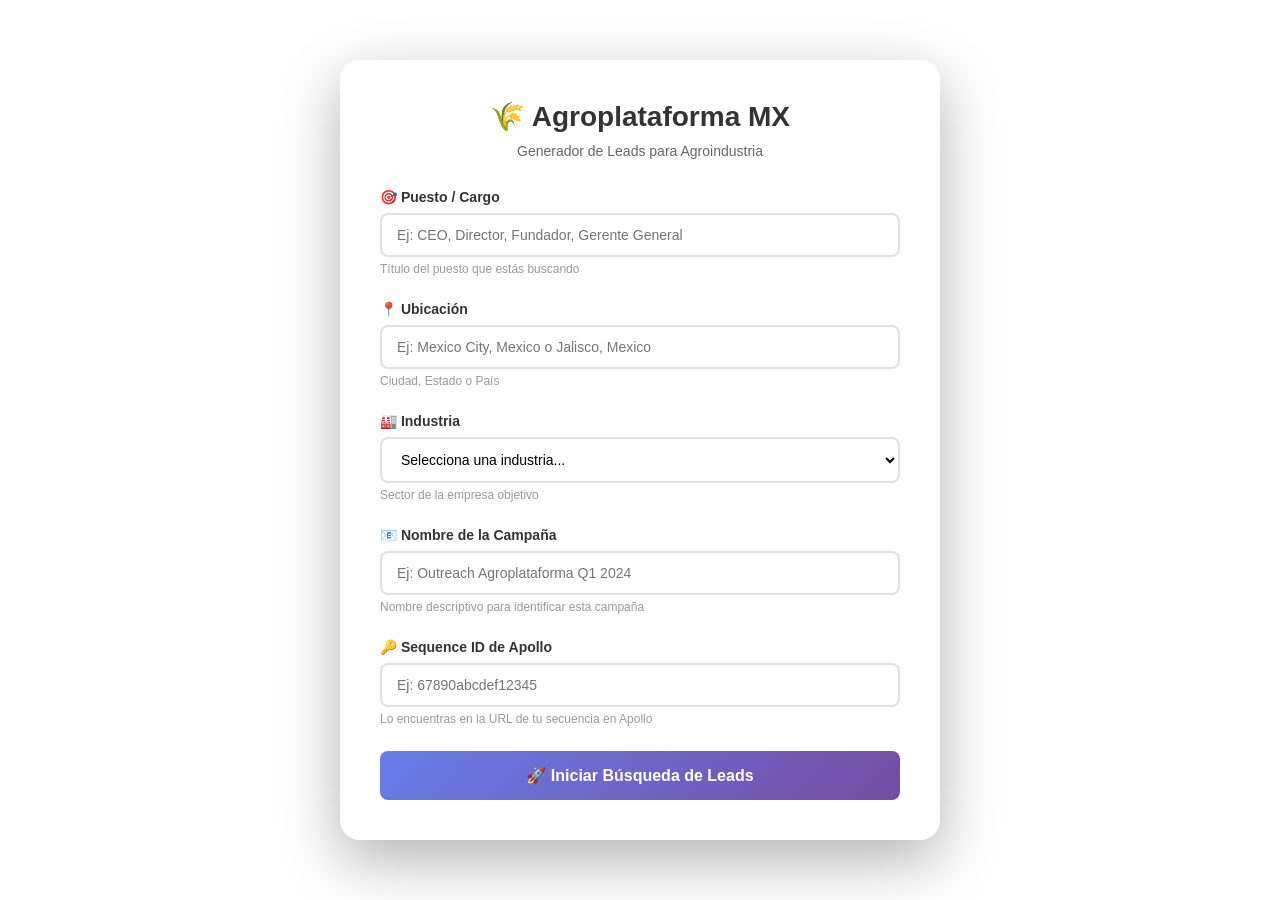
==== form.html @ b1e9e960 "initial commit" ====
<!DOCTYPE html>
<html lang="es">
<head>
    <meta charset="UTF-8">
    <meta name="viewport" content="width=device-width, initial-scale=1.0">
    <title>Agroplataforma - Lead Generation</title>
    <style>
        * {
            margin: 0;
            padding: 0;
            box-sizing: border-box;
        }

        body {
            font-family: 'Segoe UI', Tahoma, Geneva, Verdana, sans-serif;
            background-color: rgba(249, 250, 251, var(--tw-bg-opacity));
            min-height: 100vh;
            display: flex;
            justify-content: center;
            align-items: center;
            padding: 20px;
        }

        .container {
            background: white;
            border-radius: 20px;
            box-shadow: 0 20px 60px rgba(0,0,0,0.3);
            max-width: 600px;
            width: 100%;
            padding: 40px;
        }

        .header {
            text-align: center;
            margin-bottom: 30px;
        }

        .header h1 {
            color: #333;
            font-size: 28px;
            margin-bottom: 10px;
        }

        .header p {
            color: #666;
            font-size: 14px;
        }

        .form-group {
            margin-bottom: 25px;
        }

        label {
            display: block;
            color: #333;
            font-weight: 600;
            margin-bottom: 8px;
            font-size: 14px;
        }

        input, select, textarea {
            width: 100%;
            padding: 12px 15px;
            border: 2px solid #e0e0e0;
            border-radius: 8px;
            font-size: 14px;
            transition: all 0.3s;
            font-family: inherit;
        }

        input:focus, select:focus, textarea:focus {
            outline: none;
            border-color: #667eea;
            box-shadow: 0 0 0 3px rgba(102, 126, 234, 0.1);
        }

        .btn {
            width: 100%;
            padding: 15px;
            background: linear-gradient(135deg, #667eea 0%, #764ba2 100%);
            color: white;
            border: none;
            border-radius: 8px;
            font-size: 16px;
            font-weight: 600;
            cursor: pointer;
            transition: transform 0.2s, box-shadow 0.2s;
        }

        .btn:hover {
            transform: translateY(-2px);
            box-shadow: 0 10px 20px rgba(102, 126, 234, 0.3);
        }

        .btn:active {
            transform: translateY(0);
        }

        .btn:disabled {
            background: #ccc;
            cursor: not-allowed;
            transform: none;
        }

        .result {
            margin-top: 20px;
            padding: 15px;
            border-radius: 8px;
            display: none;
        }

        .result.success {
            background: #d4edda;
            border: 1px solid #c3e6cb;
            color: #155724;
        }

        .result.error {
            background: #f8d7da;
            border: 1px solid #f5c6cb;
            color: #721c24;
        }

        .hint {
            font-size: 12px;
            color: #999;
            margin-top: 5px;
        }

        .loading {
            display: none;
            text-align: center;
            margin-top: 10px;
        }

        .spinner {
            border: 3px solid #f3f3f3;
            border-top: 3px solid #667eea;
            border-radius: 50%;
            width: 40px;
            height: 40px;
            animation: spin 1s linear infinite;
            margin: 0 auto;
        }

        @keyframes spin {
            0% { transform: rotate(0deg); }
            100% { transform: rotate(360deg); }
        }

        .industry-select {
            background-color: white;
        }
    </style>
</head>
<body>
    <div class="container">
        <div class="header">
            <h1>🌾 Agroplataforma MX</h1>
            <p>Generador de Leads para Agroindustria</p>
        </div>

        <form id="leadForm">
            <div class="form-group">
                <label for="job_title">🎯 Puesto / Cargo</label>
                <input 
                    type="text" 
                    id="job_title" 
                    name="job_title" 
                    placeholder="Ej: CEO, Director, Fundador, Gerente General"
                    required
                >
                <div class="hint">Título del puesto que estás buscando</div>
            </div>

            <div class="form-group">
                <label for="location">📍 Ubicación</label>
                <input 
                    type="text" 
                    id="location" 
                    name="location" 
                    placeholder="Ej: Mexico City, Mexico o Jalisco, Mexico"
                    required
                >
                <div class="hint">Ciudad, Estado o País</div>
            </div>

            <div class="form-group">
                <label for="industry">🏭 Industria</label>
                <select id="industry" name="industry" class="industry-select" required>
                    <option value="">Selecciona una industria...</option>
                    <option value="5567cd4273696439b10b23b6">🌾 Agricultura</option>
                    <option value="5567cd4273696439b10b23b7">🚜 Farming</option>
                    <option value="5567cd4273696439b10b23ba">🍔 Alimentos y Bebidas</option>
                    <option value="5567cd4273696439b10b23bb">🏭 Producción de Alimentos</option>
                    <option value="5567cd4273696439b10b2448">🐄 Ganadería (Ranching)</option>
                    <option value="agribusiness">🌱 Agronegocios</option>
                    <option value="agtech">💻 AgTech</option>
                    <option value="export">🌎 Exportación</option>
                </select>
                <div class="hint">Sector de la empresa objetivo</div>
            </div>

            <div class="form-group">
                <label for="sequence_name">📧 Nombre de la Campaña</label>
                <input 
                    type="text" 
                    id="sequence_name" 
                    name="sequence_name" 
                    placeholder="Ej: Outreach Agroplataforma Q1 2024"
                    required
                >
                <div class="hint">Nombre descriptivo para identificar esta campaña</div>
            </div>

            <div class="form-group">
                <label for="sequence_id">🔑 Sequence ID de Apollo</label>
                <input 
                    type="text" 
                    id="sequence_id" 
                    name="sequence_id" 
                    placeholder="Ej: 67890abcdef12345"
                    required
                >
                <div class="hint">Lo encuentras en la URL de tu secuencia en Apollo</div>
            </div>

            <button type="submit" class="btn" id="submitBtn">
                🚀 Iniciar Búsqueda de Leads
            </button>
        </form>

        <div class="loading" id="loading">
            <div class="spinner"></div>
            <p style="margin-top: 10px; color: #667eea; font-weight: 600;">
                Buscando leads...
            </p>
        </div>

        <div class="result" id="result"></div>
    </div>

    <script>
        // ⚠️ IMPORTANTE: Reemplaza esta URL por tu URL de webhook de N8N
        const WEBHOOK_URL = 'https://TU_INSTANCIA_N8N.com/webhook/lead-generation';

        const form = document.getElementById('leadForm');
        const submitBtn = document.getElementById('submitBtn');
        const loading = document.getElementById('loading');
        const result = document.getElementById('result');

        form.addEventListener('submit', async (e) => {
            e.preventDefault();
            
            // Deshabilitar botón y mostrar loading
            submitBtn.disabled = true;
            loading.style.display = 'block';
            result.style.display = 'none';

            // Recopilar datos del formulario
            const formData = {
                job_title: document.getElementById('job_title').value,
                location: document.getElementById('location').value,
                industry: document.getElementById('industry').value,
                sequence_name: document.getElementById('sequence_name').value,
                sequence_id: document.getElementById('sequence_id').value
            };

            try {
                // Enviar POST al webhook de N8N
                const response = await fetch(WEBHOOK_URL, {
                    method: 'POST',
                    headers: {
                        'Content-Type': 'application/json',
                    },
                    body: JSON.stringify(formData)
                });

                const data = await response.json();

                // Mostrar resultado exitoso
                result.className = 'result success';
                result.style.display = 'block';
                result.innerHTML = `
                    <h3 style="margin-bottom: 10px;">✅ ¡Búsqueda Iniciada!</h3>
                    <p><strong>Puesto:</strong> ${data.criteria?.job_title}</p>
                    <p><strong>Ubicación:</strong> ${data.criteria?.location}</p>
                    <p><strong>Secuencia:</strong> ${data.criteria?.sequence_name}</p>
                    <p style="margin-top: 10px; font-size: 12px; color: #666;">
                        Los leads calificados aparecerán en tu Apollo y Google Sheets en unos minutos.
                    </p>
                `;

                // Resetear formulario
                form.reset();

            } catch (error) {
                // Mostrar error
                result.className = 'result error';
                result.style.display = 'block';
                result.innerHTML = `
                    <h3 style="margin-bottom: 10px;">❌ Error</h3>
                    <p>${error.message || 'No se pudo iniciar la búsqueda. Verifica la URL del webhook.'}</p>
                `;
            } finally {
                // Re-habilitar botón y ocultar loading
                submitBtn.disabled = false;
                loading.style.display = 'none';
            }
        });

        // Autocompletar sequence_id cuando se pega una URL de Apollo
        document.getElementById('sequence_id').addEventListener('paste', (e) => {
            setTimeout(() => {
                const pastedText = e.target.value;
                // Si pegan una URL, extraer el ID
                const match = pastedText.match(/sequences\/([a-zA-Z0-9]+)/);
                if (match) {
                    e.target.value = match[1];
                }
            }, 10);
        });
    </script>
</body>
</html>
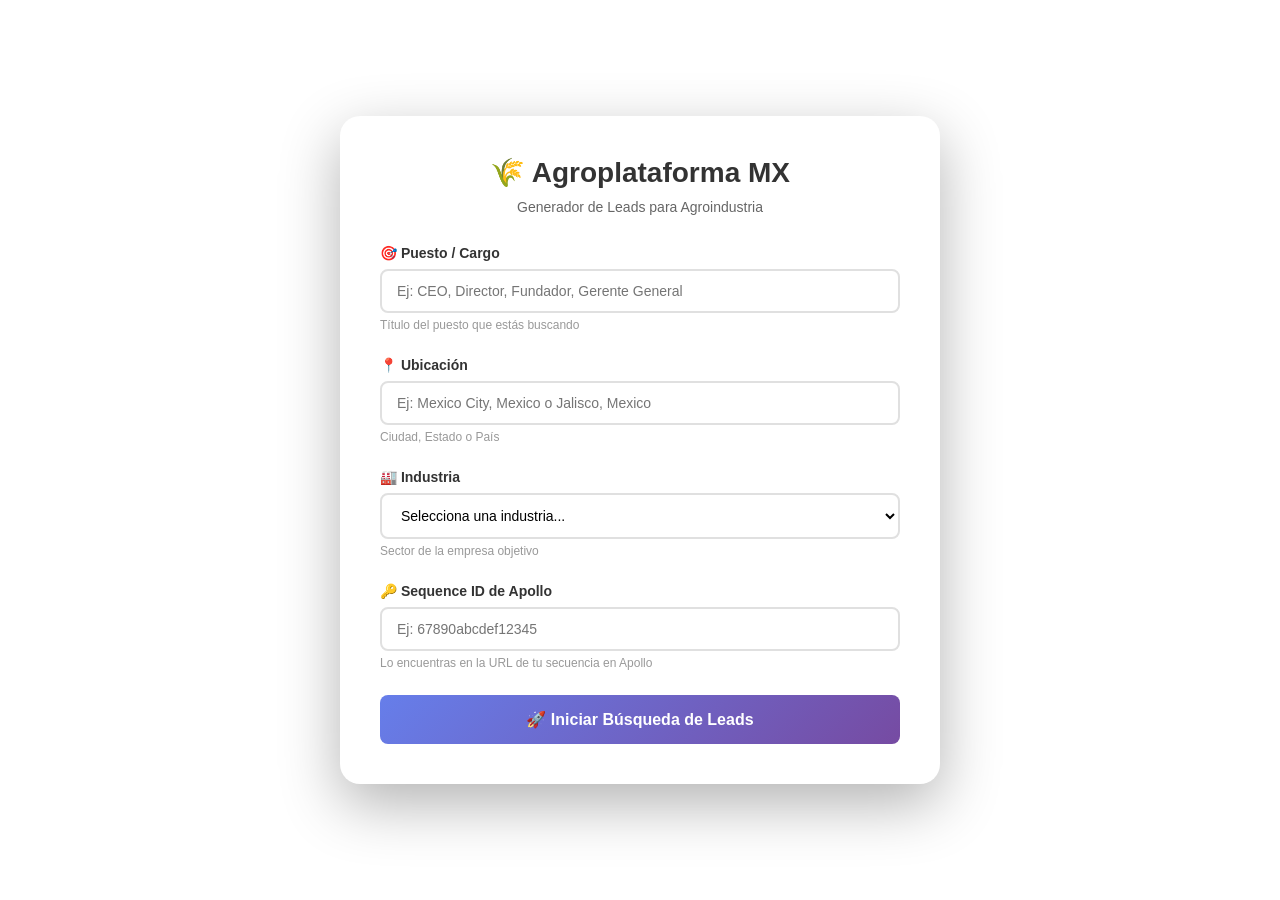
==== commit 4fb62d87: "actualizamos el formulario" ====
--- a/form.html
+++ b/form.html
@@ -202,18 +202,6 @@
             </div>
 
             <div class="form-group">
-                <label for="sequence_name">📧 Nombre de la Campaña</label>
-                <input 
-                    type="text" 
-                    id="sequence_name" 
-                    name="sequence_name" 
-                    placeholder="Ej: Outreach Agroplataforma Q1 2024"
-                    required
-                >
-                <div class="hint">Nombre descriptivo para identificar esta campaña</div>
-            </div>
-
-            <div class="form-group">
                 <label for="sequence_id">🔑 Sequence ID de Apollo</label>
                 <input 
                     type="text" 
@@ -242,7 +230,7 @@
 
     <script>
         // ⚠️ IMPORTANTE: Reemplaza esta URL por tu URL de webhook de N8N
-        const WEBHOOK_URL = 'https://TU_INSTANCIA_N8N.com/webhook/lead-generation';
+        const WEBHOOK_URL = 'https://ramon-fran.app.n8n.cloud/webhook-test/lead-generation';
 
         const form = document.getElementById('leadForm');
         const submitBtn = document.getElementById('submitBtn');
@@ -262,7 +250,6 @@
                 job_title: document.getElementById('job_title').value,
                 location: document.getElementById('location').value,
                 industry: document.getElementById('industry').value,
-                sequence_name: document.getElementById('sequence_name').value,
                 sequence_id: document.getElementById('sequence_id').value
             };
 
@@ -285,7 +272,7 @@
                     <h3 style="margin-bottom: 10px;">✅ ¡Búsqueda Iniciada!</h3>
                     <p><strong>Puesto:</strong> ${data.criteria?.job_title}</p>
                     <p><strong>Ubicación:</strong> ${data.criteria?.location}</p>
-                    <p><strong>Secuencia:</strong> ${data.criteria?.sequence_name}</p>
+                    <p><strong>Secuencia:</strong> ${data.criteria?.sequence_id}</p>
                     <p style="margin-top: 10px; font-size: 12px; color: #666;">
                         Los leads calificados aparecerán en tu Apollo y Google Sheets en unos minutos.
                     </p>
